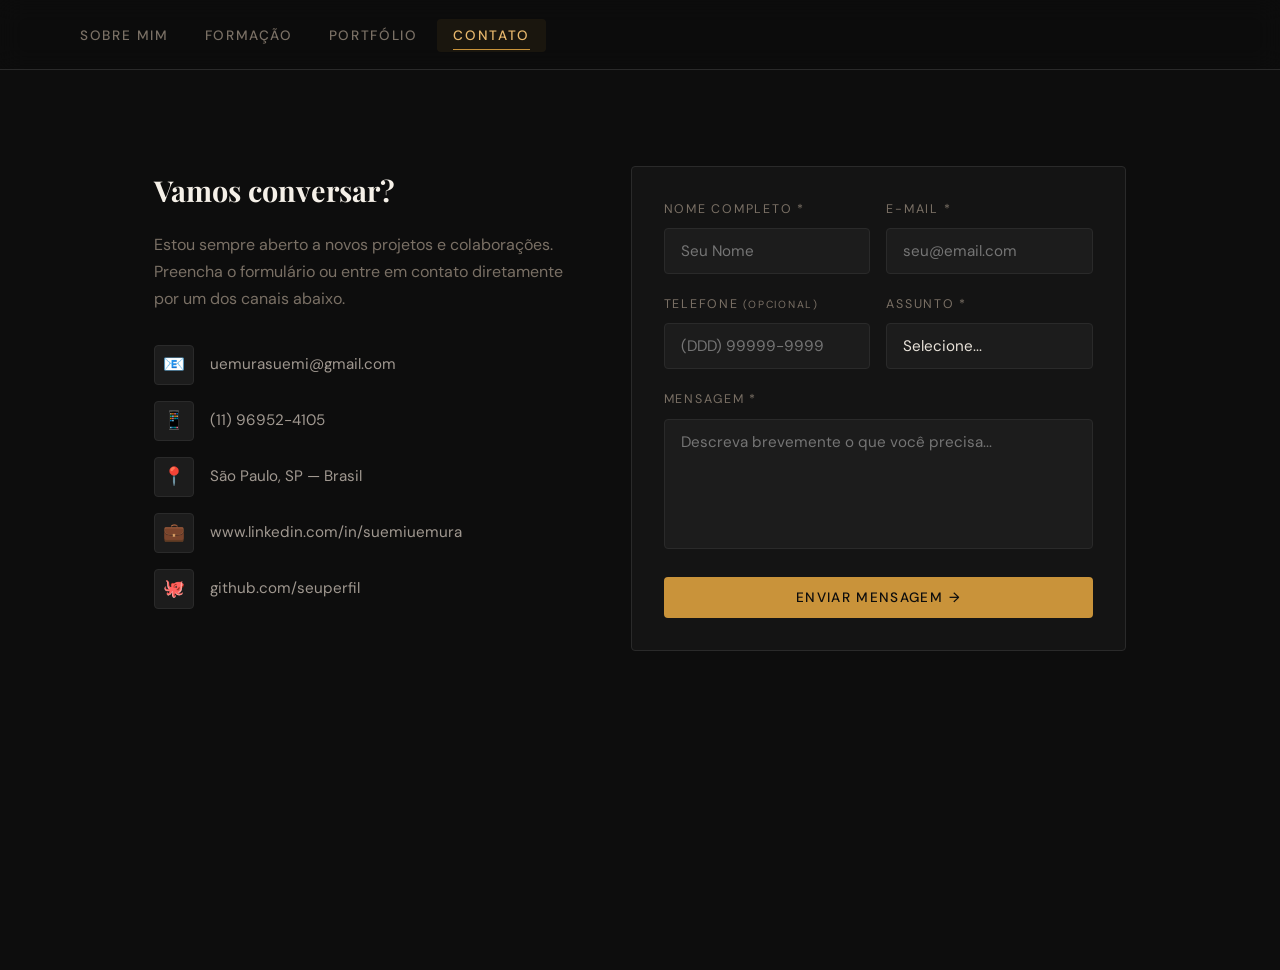
==== contato.html @ 389c333f "Upload dos arquivos Trabalho de desenvolvimento web" ====
<!DOCTYPE html>
<html lang="pt-BR">
<head>
  <meta charset="UTF-8" />
  <meta name="viewport" content="width=device-width, initial-scale=1.0" />
  <title>Contato — Portfólio</title>
  <link rel="stylesheet" href="style.css" />
</head>
<body>

  <!-- ─── MENU ─────────────────────────────────── -->
  <nav class="navbar">
    <a href="sobre.html"

    <button class="nav-toggle" aria-label="Menu" aria-expanded="false">
      <span></span><span></span><span></span>
    </button>

    <ul class="nav-links">
      <li><a href="sobre.html">Sobre mim</a></li>
      <li><a href="formacao.html">Formação</a></li>
      <li><a href="portfolio.html">Portfólio</a></li>
      <li><a href="contato.html">Contato</a></li>
    </ul>
  </nav>

  <!-- ─── CONTEÚDO ───────────────────────────────── -->
  <main class="fade-in">

      <div class="contact-layout">

      <!-- Informações de contato -->
      <div class="contact-info">
        <h2>Vamos conversar?</h2>
        <p>
          Estou sempre aberto a novos projetos e colaborações.
          Preencha o formulário ou entre em contato diretamente por
          um dos canais abaixo.
        </p>

        <ul class="contact-list">
          <li>
            <span class="icon">📧</span>
            <a href="mailto:seuemail@email.com"> uemurasuemi@gmail.com</a>
          </li>
          <li>
            <span class="icon">📱</span>
            <a href="tel:+5511999999999">(11) 96952-4105</a>
          </li>
          <li>
            <span class="icon">📍</span>
            <span>São Paulo, SP — Brasil</span>
          </li>
          <li>
            <span class="icon">💼</span>
            <a href="https://linkedin.com" target="_blank">www.linkedin.com/in/suemiuemura</a>
          </li>
          <li>
            <span class="icon">🐙</span>
            <a href="https://github.com" target="_blank">github.com/seuperfil</a>
          </li>
        </ul>
      </div>

      <!-- FORMULÁRIO -->
      <div class="contact-form">

        <!-- CAMPOS -->
        <div class="form-fields">
          <form id="form-contato" novalidate>

            <div class="form-row">
              <div class="form-group">
                <label for="nome">Nome completo *</label>
                <input type="text" id="nome" name="nome"
                       placeholder="Seu Nome" autocomplete="name" />
                <span class="error-msg">Campo obrigatório.</span>
              </div>

              <div class="form-group">
                <label for="email">E-mail *</label>
                <input type="email" id="email" name="email"
                       placeholder="seu@email.com" autocomplete="email" />
                <span class="error-msg">E-mail inválido.</span>
              </div>
            </div>

            <div class="form-row">
              <div class="form-group">
                <label for="telefone">Telefone <small>(opcional)</small></label>
                <input type="tel" id="telefone" name="telefone"
                       placeholder="(DDD) 99999-9999" autocomplete="tel" maxlength="15" />
                <span class="error-msg">Telefone inválido.</span>
              </div>

              <div class="form-group">
                <label for="assunto">Assunto *</label>
                <select id="assunto" name="assunto">
                  <option value="">Selecione...</option>
                  <option value="freela">Projeto Freelance</option>
                  <option value="emprego">Oportunidade de Emprego</option>
                  <option value="parceria">Parceria</option>
                  <option value="outro">Outro</option>
                </select>
                <span class="error-msg">Selecione um assunto.</span>
              </div>
            </div>

            <div class="form-group">
              <label for="mensagem">Mensagem *</label>
              <textarea id="mensagem" name="mensagem"
                        placeholder="Descreva brevemente o que você precisa..."></textarea>
              <span class="error-msg">Mensagem muito curta.</span>
            </div>

            <button type="submit" class="btn btn-primary" style="width:100%;justify-content:center;">
              Enviar mensagem →
            </button>

          </form>
        </div>

        <!-- MENSAGEM DE SUCESSO -->
        <div class="form-success">
          <div class="check">✅</div>
          <h3>Mensagem enviada!</h3>
          <p>Obrigado pelo contato. Responderei em breve.</p>
        </div>

      </div>
    </div>

  </main>


  <script src="script.js"></script>
</body>
</html>
---- style.css ----
/* ============================================================
   PORTFÓLIO PESSOAL — style.css
   Tema: Editorial escuro com acentos âmbar/dourado
   ============================================================ */

@import url('https://fonts.googleapis.com/css2?family=Playfair+Display:wght@400;700;900&family=DM+Sans:wght@300;400;500&display=swap');

/* ---------- RESET & VARIÁVEIS ---------- */
*, *::before, *::after { box-sizing: border-box; margin: 0; padding: 0; }

:root {
  --bg:        #0d0d0d;
  --surface:   #141414;
  --surface2:  #1c1c1c;
  --border:    #2a2a2a;
  --accent:    #c9933a;
  --accent2:   #e8b86d;
  --text:      #e8e2d9;
  --muted:     #7a7065;
  --white:     #f5f0e8;

  --font-display: 'Playfair Display', Georgia, serif;
  --font-body:    'DM Sans', sans-serif;

  --nav-h: 70px;
  --radius: 4px;
  --transition: 0.3s cubic-bezier(0.4, 0, 0.2, 1);
}

html { scroll-behavior: smooth; }

body {
  background: var(--bg);
  color: var(--text);
  font-family: var(--font-body);
  font-size: 16px;
  line-height: 1.7;
  min-height: 100vh;
  overflow-x: hidden;
}

/* ---------- SCROLLBAR ---------- */
::-webkit-scrollbar { width: 6px; }
::-webkit-scrollbar-track { background: var(--bg); }
::-webkit-scrollbar-thumb { background: var(--accent); border-radius: 3px; }

/* ---------- NAVBAR ---------- */
.navbar {
  position: fixed;
  top: 0; left: 0; right: 0;
  height: var(--nav-h);
  background: rgba(13,13,13,0.92);
  backdrop-filter: blur(12px);
  -webkit-backdrop-filter: blur(12px);
  border-bottom: 1px solid var(--border);
  z-index: 1000;
  display: flex;
  align-items: center;
  justify-content: space-between;
  padding: 0 clamp(1.5rem, 5vw, 4rem);
  transition: box-shadow var(--transition);
}

.navbar.scrolled {
  box-shadow: 0 4px 30px rgba(0,0,0,0.5);
}

.nav-logo {
  font-family: var(--font-display);
  font-size: 1.4rem;
  font-weight: 700;
  color: var(--white);
  text-decoration: none;
  letter-spacing: 0.02em;
}

.nav-logo span { color: var(--accent); }

.nav-links {
  display: flex;
  list-style: none;
  gap: 0.25rem;
}

.nav-links a {
  text-decoration: none;
  color: var(--muted);
  font-size: 0.85rem;
  font-weight: 500;
  letter-spacing: 0.12em;
  text-transform: uppercase;
  padding: 0.5rem 1rem;
  border-radius: var(--radius);
  transition: color var(--transition), background var(--transition);
  position: relative;
}

.nav-links a::after {
  content: '';
  position: absolute;
  bottom: 2px; left: 50%; right: 50%;
  height: 1px;
  background: var(--accent);
  transition: left var(--transition), right var(--transition);
}

.nav-links a:hover { color: var(--white); }
.nav-links a:hover::after { left: 1rem; right: 1rem; }

.nav-links a.active {
  color: var(--accent2);
  background: rgba(201,147,58,0.08);
}

.nav-links a.active::after { left: 1rem; right: 1rem; }

/* Hamburguer */
.nav-toggle {
  display: none;
  flex-direction: column;
  gap: 5px;
  cursor: pointer;
  padding: 6px;
  background: none;
  border: none;
}

.nav-toggle span {
  display: block;
  width: 24px;
  height: 2px;
  background: var(--text);
  border-radius: 2px;
  transition: var(--transition);
}

.nav-toggle.open span:nth-child(1) { transform: translateY(7px) rotate(45deg); }
.nav-toggle.open span:nth-child(2) { opacity: 0; transform: scaleX(0); }
.nav-toggle.open span:nth-child(3) { transform: translateY(-7px) rotate(-45deg); }

/* ---------- LAYOUT PRINCIPAL ---------- */
main {
  margin-top: var(--nav-h);
  min-height: calc(100vh - var(--nav-h));
  padding: clamp(3rem, 8vw, 6rem) clamp(1.5rem, 5vw, 4rem);
  max-width: 1100px;
  margin-left: auto;
  margin-right: auto;
}

/* ---------- PÁGINA: SOBRE ---------- */
.sobre-hero {
  display: grid;
  grid-template-columns: 1fr 1fr;
  gap: 4rem;
  align-items: center;
  min-height: 70vh;
  margin-top: 2rem;
}

.sobre-text h1 {
  font-family: var(--font-display);
  font-size: clamp(2.8rem, 6vw, 5rem);
  font-weight: 900;
  line-height: 1.05;
  color: var(--white);
  margin-bottom: 1.25rem;
}

.sobre-text h1 em {
  font-style: normal;
  color: var(--accent);
  display: block;
}

.sobre-text .subtitle {
  font-size: 1rem;
  color: var(--muted);
  letter-spacing: 0.18em;
  text-transform: uppercase;
  margin-bottom: 1.5rem;
}

.sobre-text p {
  color: #b0a99e;
  margin-bottom: 1rem;
  font-size: 1.05rem;
}

.btn-group { display: flex; gap: 1rem; margin-top: 2rem; flex-wrap: wrap; }

.btn {
  display: inline-flex;
  align-items: center;
  gap: 0.5rem;
  padding: 0.75rem 1.75rem;
  border-radius: var(--radius);
  font-family: var(--font-body);
  font-size: 0.85rem;
  font-weight: 500;
  letter-spacing: 0.1em;
  text-transform: uppercase;
  text-decoration: none;
  cursor: pointer;
  transition: var(--transition);
  border: none;
}

.btn-primary {
  background: var(--accent);
  color: #0d0d0d;
}

.btn-primary:hover {
  background: var(--accent2);
  transform: translateY(-2px);
  box-shadow: 0 8px 24px rgba(201,147,58,0.3);
}

.btn-outline {
  background: transparent;
  color: var(--text);
  border: 1px solid var(--border);
}

.btn-outline:hover {
  border-color: var(--accent);
  color: var(--accent2);
  transform: translateY(-2px);
}

.sobre-avatar {
  display: flex;
  justify-content: center;
  align-items: center;
}

.avatar-frame {
  position: relative;
  width: 320px;
  height: 480px;
  overflow: hidden;
  border-radius: var(--radius);
}

.avatar-img {
  width: 100%;
  height: 100%;
  object-fit: cover;
  display: block;
}
.avatar-frame::before {
  content: '';
  position: absolute;
  inset: -12px;
  border: 1px solid var(--accent);
  border-radius: var(--radius);
  opacity: 0.4;
  transform: rotate(3deg);
}

.avatar-frame::after {
  content: '';
  position: absolute;
  inset: -24px;
  border: 1px solid var(--border);
  border-radius: var(--radius);
  transform: rotate(-2deg);
}

.avatar-placeholder {
  width: 100%;
  height: 100%;
  background: var(--surface2);
  border-radius: var(--radius);
  display: flex;
  flex-direction: column;
  align-items: center;
  justify-content: center;
  gap: 1rem;
  color: var(--muted);
  font-size: 0.8rem;
  letter-spacing: 0.1em;
  border: 1px solid var(--border);
  overflow: hidden;
  position: relative;
  z-index: 1;
}

.avatar-icon {
  font-size: 5rem;
  opacity: 0.4;
}

.skills-strip {
  display: flex;
  gap: 0.5rem;
  flex-wrap: wrap;
  margin-top: 2.5rem;
}

.skill-tag {
  padding: 0.35rem 0.85rem;
  background: var(--surface2);
  border: 1px solid var(--border);
  border-radius: 999px;
  font-size: 0.75rem;
  color: var(--muted);
  letter-spacing: 0.08em;
  transition: var(--transition);
}

.skill-tag:hover {
  border-color: var(--accent);
  color: var(--accent2);
}

/* ---------- PÁGINA: FORMAÇÃO ---------- */
.page-header {
  margin-bottom: 3.5rem;
}

.page-header .label {
  font-size: 0.75rem;
  letter-spacing: 0.22em;
  text-transform: uppercase;
  color: var(--accent);
  margin-bottom: 0.75rem;
  display: block;
}

.page-header h1 {
  font-family: var(--font-display);
  font-size: clamp(2rem, 4vw, 3.5rem);
  font-weight: 900;
  color: var(--white);
  line-height: 1.1;
}

.page-header p {
  color: var(--muted);
  margin-top: 0.75rem;
  font-size: 1.05rem;
}

.timeline {
  position: relative;
  padding-left: 2rem;
}

.timeline::before {
  content: '';
  position: absolute;
  left: 0;
  top: 0; bottom: 0;
  width: 1px;
  background: linear-gradient(to bottom, var(--accent), transparent);
}

.timeline-item {
  position: relative;
  padding: 0 0 3rem 2rem;
  opacity: 0;
  transform: translateX(-20px);
  animation: slideIn 0.5s forwards;
}

.timeline-item:nth-child(1) { animation-delay: 0.1s; }
.timeline-item:nth-child(2) { animation-delay: 0.2s; }
.timeline-item:nth-child(3) { animation-delay: 0.3s; }
.timeline-item:nth-child(4) { animation-delay: 0.4s; }
.timeline-item:nth-child(5) { animation-delay: 0.5s; }

@keyframes slideIn {
  to { opacity: 1; transform: translateX(0); }
}

.timeline-dot {
  position: absolute;
  left: -2.4rem;
  top: 0.3rem;
  width: 12px;
  height: 12px;
  background: var(--accent);
  border-radius: 50%;
  box-shadow: 0 0 0 4px rgba(201,147,58,0.15);
}

.timeline-date {
  font-size: 0.75rem;
  color: var(--accent);
  letter-spacing: 0.14em;
  text-transform: uppercase;
  margin-bottom: 0.4rem;
}

.timeline-card {
  background: var(--surface);
  border: 1px solid var(--border);
  border-radius: var(--radius);
  padding: 1.25rem 1.5rem;
  transition: border-color var(--transition);
}

.timeline-card:hover { border-color: var(--accent); }

.timeline-card h3 {
  font-family: var(--font-display);
  font-size: 1.15rem;
  color: var(--white);
  margin-bottom: 0.25rem;
}

.timeline-card .institution {
  font-size: 0.85rem;
  color: var(--muted);
  margin-bottom: 0.75rem;
}

.timeline-card p { font-size: 0.95rem; color: #a09890; }

.cert-grid {
  display: grid;
  grid-template-columns: repeat(auto-fill, minmax(260px, 1fr));
  gap: 1rem;
  margin-top: 3rem;
}

.cert-card {
  background: var(--surface);
  border: 1px solid var(--border);
  border-radius: var(--radius);
  padding: 1.25rem;
  display: flex;
  align-items: flex-start;
  gap: 1rem;
  transition: border-color var(--transition), transform var(--transition);
  opacity: 0;
  animation: fadeUp 0.5s forwards;
}

.cert-card:nth-child(1) { animation-delay: 0.15s; }
.cert-card:nth-child(2) { animation-delay: 0.25s; }
.cert-card:nth-child(3) { animation-delay: 0.35s; }
.cert-card:nth-child(4) { animation-delay: 0.45s; }

@keyframes fadeUp {
  from { opacity: 0; transform: translateY(16px); }
  to   { opacity: 1; transform: translateY(0); }
}

.cert-card:hover { border-color: var(--accent); transform: translateY(-3px); }

.cert-icon {
  font-size: 1.6rem;
  flex-shrink: 0;
  margin-top: 0.1rem;
}

.cert-card h4 { font-size: 0.95rem; color: var(--white); margin-bottom: 0.2rem; }
.cert-card span { font-size: 0.8rem; color: var(--muted); }

.section-divider {
  margin: 3rem 0 2rem;
  display: flex;
  align-items: center;
  gap: 1rem;
}

.section-divider span {
  font-size: 0.75rem;
  letter-spacing: 0.2em;
  text-transform: uppercase;
  color: var(--accent);
  white-space: nowrap;
}

.section-divider::before,
.section-divider::after {
  content: '';
  flex: 1;
  height: 1px;
  background: var(--border);
}

/* ---------- PÁGINA: PORTFÓLIO ---------- */
.filter-bar {
  display: flex;
  gap: 0.5rem;
  flex-wrap: wrap;
  margin-bottom: 2.5rem;
}

.filter-btn {
  padding: 0.45rem 1.1rem;
  border: 1px solid var(--border);
  background: transparent;
  color: var(--muted);
  border-radius: 999px;
  font-family: var(--font-body);
  font-size: 0.8rem;
  letter-spacing: 0.1em;
  text-transform: uppercase;
  cursor: pointer;
  transition: var(--transition);
}

.filter-btn:hover { border-color: var(--accent); color: var(--accent2); }
.filter-btn.active { background: var(--accent); color: #0d0d0d; border-color: var(--accent); }

.projects-grid {
  display: grid;
  grid-template-columns: repeat(auto-fill, minmax(300px, 1fr));
  gap: 1.5rem;
}

.project-card {
  background: var(--surface);
  border: 1px solid var(--border);
  border-radius: var(--radius);
  overflow: hidden;
  transition: border-color var(--transition), transform var(--transition), box-shadow var(--transition);
  cursor: pointer;
  opacity: 0;
  animation: fadeUp 0.5s forwards;
}

.project-card:nth-child(1) { animation-delay: 0.05s; }
.project-card:nth-child(2) { animation-delay: 0.12s; }
.project-card:nth-child(3) { animation-delay: 0.19s; }
.project-card:nth-child(4) { animation-delay: 0.26s; }
.project-card:nth-child(5) { animation-delay: 0.33s; }
.project-card:nth-child(6) { animation-delay: 0.40s; }

.project-card.hidden { display: none; }

.project-card:hover {
  border-color: var(--accent);
  transform: translateY(-5px);
  box-shadow: 0 16px 40px rgba(0,0,0,0.5);
}

.project-thumb {
  width: 100%;
  height: 180px;
  background: var(--surface2);
  display: flex;
  align-items: center;
  justify-content: center;
  font-size: 3rem;
  position: relative;
  overflow: hidden;
}

.project-thumb::after {
  content: '';
  position: absolute;
  inset: 0;
  background: linear-gradient(to bottom, transparent 40%, var(--surface));
}

.project-body { padding: 1.25rem; }

.project-tags {
  display: flex;
  gap: 0.4rem;
  flex-wrap: wrap;
  margin-bottom: 0.75rem;
}

.project-tag {
  padding: 0.2rem 0.6rem;
  background: rgba(201,147,58,0.1);
  border: 1px solid rgba(201,147,58,0.25);
  border-radius: 3px;
  font-size: 0.7rem;
  color: var(--accent2);
  letter-spacing: 0.08em;
  text-transform: uppercase;
}

.project-body h3 {
  font-family: var(--font-display);
  font-size: 1.1rem;
  color: var(--white);
  margin-bottom: 0.5rem;
}

.project-body p { font-size: 0.9rem; color: #a09890; line-height: 1.55; }

.project-links {
  display: flex;
  gap: 0.75rem;
  margin-top: 1.25rem;
}

.project-links a {
  font-size: 0.78rem;
  color: var(--muted);
  text-decoration: none;
  letter-spacing: 0.1em;
  text-transform: uppercase;
  transition: color var(--transition);
  display: flex;
  align-items: center;
  gap: 0.35rem;
}

.project-links a:hover { color: var(--accent2); }

/* ---------- PÁGINA: CONTATO ---------- */
.contact-layout {
  display: grid;
  grid-template-columns: 1fr 1.2fr;
  gap: 4rem;
  align-items: start;
}

.contact-info h2 {
  font-family: var(--font-display);
  font-size: 1.8rem;
  color: var(--white);
  margin-bottom: 1rem;
}

.contact-info p { color: var(--muted); margin-bottom: 2rem; }

.contact-list {
  list-style: none;
  display: flex;
  flex-direction: column;
  gap: 1rem;
}

.contact-list li {
  display: flex;
  align-items: center;
  gap: 1rem;
  color: #a09890;
  font-size: 0.95rem;
}

.contact-list .icon {
  width: 40px;
  height: 40px;
  background: var(--surface2);
  border: 1px solid var(--border);
  border-radius: var(--radius);
  display: flex;
  align-items: center;
  justify-content: center;
  font-size: 1.1rem;
  flex-shrink: 0;
}

.contact-list a {
  color: #a09890;
  text-decoration: none;
  transition: color var(--transition);
}

.contact-list a:hover { color: var(--accent2); }

/* Form */
.contact-form {
  background: var(--surface);
  border: 1px solid var(--border);
  border-radius: var(--radius);
  padding: 2rem;
}

.form-group {
  margin-bottom: 1.25rem;
}

.form-group label {
  display: block;
  font-size: 0.78rem;
  letter-spacing: 0.14em;
  text-transform: uppercase;
  color: var(--muted);
  margin-bottom: 0.5rem;
}

.form-group input,
.form-group textarea,
.form-group select {
  width: 100%;
  background: var(--surface2);
  border: 1px solid var(--border);
  border-radius: var(--radius);
  padding: 0.75rem 1rem;
  color: var(--text);
  font-family: var(--font-body);
  font-size: 0.95rem;
  transition: border-color var(--transition);
  resize: none;
  outline: none;
  -webkit-appearance: none;
}

.form-group select option { background: var(--surface2); }

.form-group input:focus,
.form-group textarea:focus,
.form-group select:focus {
  border-color: var(--accent);
}

.form-group input.error,
.form-group textarea.error {
  border-color: #e05a5a;
}

.error-msg {
  font-size: 0.78rem;
  color: #e05a5a;
  margin-top: 0.35rem;
  display: none;
}

.error-msg.visible { display: block; }

.form-group textarea { min-height: 130px; }

.form-row { display: grid; grid-template-columns: 1fr 1fr; gap: 1rem; }

.form-success {
  display: none;
  text-align: center;
  padding: 2rem;
}

.form-success.visible { display: block; }

.form-success .check { font-size: 3rem; margin-bottom: 1rem; }

.form-success h3 {
  font-family: var(--font-display);
  color: var(--white);
  font-size: 1.4rem;
  margin-bottom: 0.5rem;
}

.form-success p { color: var(--muted); }

/* ---------- FOOTER ---------- */
footer {
  border-top: 1px solid var(--border);
  padding: 2rem clamp(1.5rem, 5vw, 4rem);
  display: flex;
  justify-content: space-between;
  align-items: center;
  gap: 1rem;
  flex-wrap: wrap;
  background: var(--surface);
}

footer p { font-size: 0.8rem; color: var(--muted); }

footer .social-links {
  display: flex;
  gap: 1rem;
}

footer .social-links a {
  font-size: 0.8rem;
  color: var(--muted);
  text-decoration: none;
  letter-spacing: 0.1em;
  text-transform: uppercase;
  transition: color var(--transition);
}

footer .social-links a:hover { color: var(--accent2); }

/* ---------- ANIMAÇÃO ENTRADA ---------- */
.fade-in {
  opacity: 0;
  animation: fadeUp 0.6s 0.1s forwards;
}

/* ---------- RESPONSIVO ---------- */
@media (max-width: 768px) {
  .nav-links {
    display: none;
    position: fixed;
    top: var(--nav-h);
    left: 0; right: 0;
    background: rgba(13,13,13,0.97);
    flex-direction: column;
    padding: 1.5rem 2rem 2rem;
    border-bottom: 1px solid var(--border);
    gap: 0.25rem;
  }

  .nav-links.open { display: flex; }
  .nav-toggle { display: flex; }

  .sobre-hero { grid-template-columns: 1fr; gap: 2.5rem; }
  .sobre-avatar { order: -1; }
  .avatar-frame { width: 220px; height: 260px; }

  .contact-layout { grid-template-columns: 1fr; gap: 2.5rem; }
  .form-row { grid-template-columns: 1fr; }
}

@media (max-width: 480px) {
  :root { --nav-h: 60px; }
  main { padding: 2rem 1.25rem; }
}
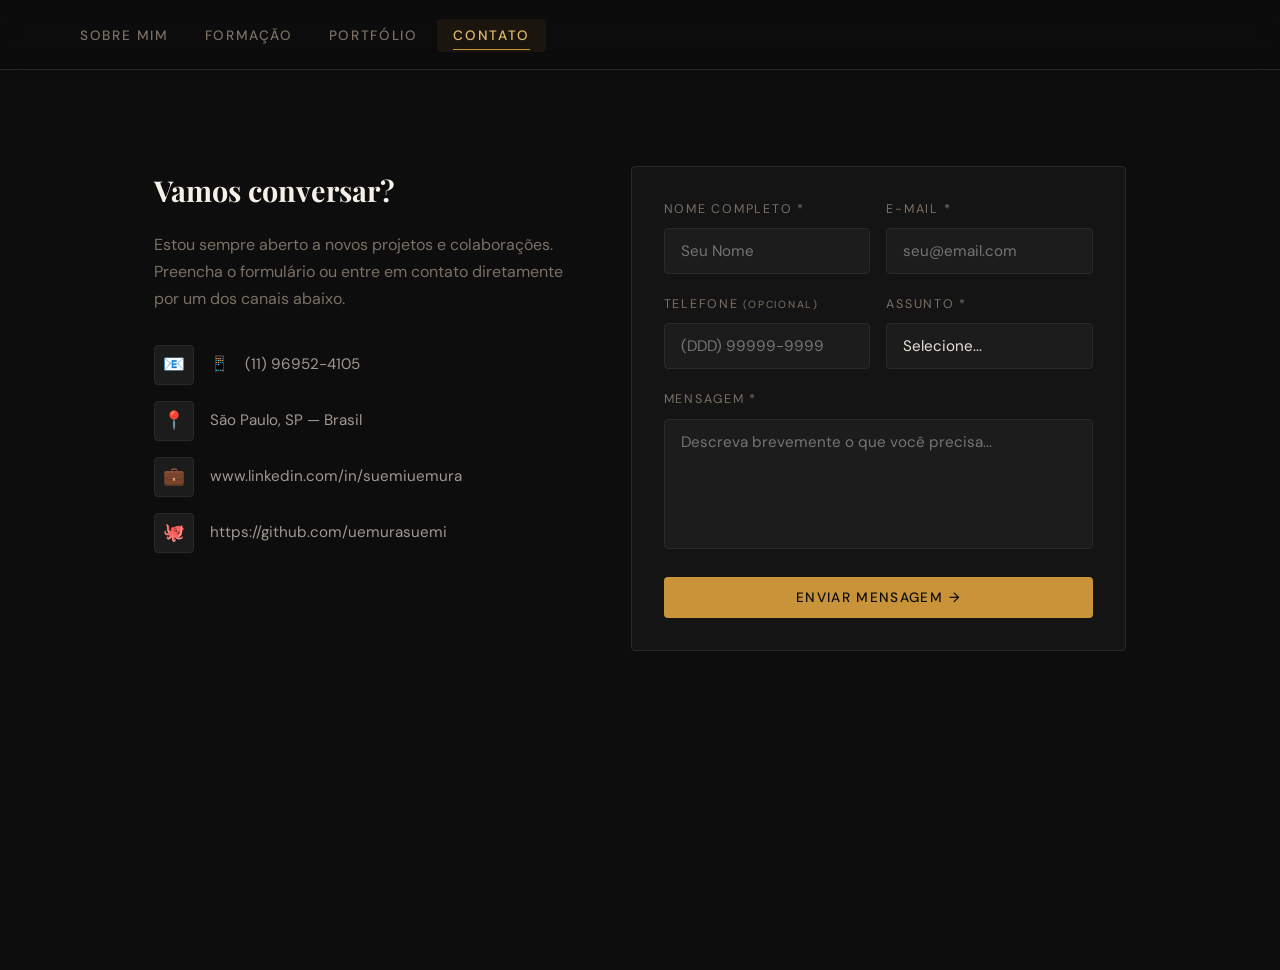
==== commit eb521717: "Add files via upload" ====
--- a/contato.html
+++ b/contato.html
@@ -41,11 +41,11 @@
         <ul class="contact-list">
           <li>
             <span class="icon">📧</span>
-            <a href="mailto:seuemail@email.com"> uemurasuemi@gmail.com</a>
+            <a href="mailto:uemurasuemi@gmail.com> uemurasuemi@gmail.com</a>
           </li>
           <li>
             <span class="icon">📱</span>
-            <a href="tel:+5511999999999">(11) 96952-4105</a>
+            <a href="tel:+5511969524105">(11) 96952-4105</a>
           </li>
           <li>
             <span class="icon">📍</span>
@@ -53,11 +53,11 @@
           </li>
           <li>
             <span class="icon">💼</span>
-            <a href="https://linkedin.com" target="_blank">www.linkedin.com/in/suemiuemura</a>
+            <a href="www.linkedin.com/in/suemiuemura" target="_blank">www.linkedin.com/in/suemiuemura</a>
           </li>
           <li>
             <span class="icon">🐙</span>
-            <a href="https://github.com" target="_blank">github.com/seuperfil</a>
+            <a href="https://github.com/uemurasuemi" target="_blank">https://github.com/uemurasuemi</a>
           </li>
         </ul>
       </div>
--- a/style.css
+++ b/style.css
@@ -238,17 +238,22 @@
 .avatar-frame {
   position: relative;
   width: 320px;
-  height: 480px;
+  height: 380px;
   overflow: hidden;
   border-radius: var(--radius);
 }
 
-.avatar-img {
+.avatar-frame img {
   width: 100%;
   height: 100%;
   object-fit: cover;
+  object-position: center top;
+  border-radius: var(--radius);
+  position: relative;
+  z-index: 1;
   display: block;
 }
+
 .avatar-frame::before {
   content: '';
   position: absolute;
@@ -782,20 +787,58 @@
 
 /* ---------- RESPONSIVO ---------- */
 @media (max-width: 768px) {
+  /* Esconde o botão hamburguer — não é mais necessário */
+  .nav-toggle { display: none; }
+
+  /* Navbar do topo: só logo */
+  .navbar {
+    justify-content: center;
+  }
+
+  /* Barra de navegação fixa no RODAPÉ */
   .nav-links {
-    display: none;
+    display: flex !important;
     position: fixed;
-    top: var(--nav-h);
-    left: 0; right: 0;
+    bottom: 0; left: 0; right: 0;
+    top: auto;
+    flex-direction: row;
+    justify-content: space-around;
+    align-items: center;
     background: rgba(13,13,13,0.97);
+    backdrop-filter: blur(12px);
+    -webkit-backdrop-filter: blur(12px);
+    border-top: 1px solid var(--border);
+    border-bottom: none;
+    padding: 0.5rem 0.5rem calc(0.5rem + env(safe-area-inset-bottom));
+    gap: 0;
+    z-index: 1000;
+  }
+
+  .nav-links li { flex: 1; }
+
+  .nav-links a {
+    display: flex;
     flex-direction: column;
-    padding: 1.5rem 2rem 2rem;
-    border-bottom: 1px solid var(--border);
-    gap: 0.25rem;
+    align-items: center;
+    justify-content: center;
+    padding: 0.5rem 0.25rem;
+    font-size: 0.7rem;
+    letter-spacing: 0.06em;
+    width: 100%;
+    text-align: center;
   }
 
-  .nav-links.open { display: flex; }
-  .nav-toggle { display: flex; }
+  /* Adiciona ícones antes de cada item via atributo data */
+  .nav-links a[href="sobre.html"]::before    { content: '👤'; font-size: 1.1rem; display: block; margin-bottom: 2px; }
+  .nav-links a[href="formacao.html"]::before { content: '🎓'; font-size: 1.1rem; display: block; margin-bottom: 2px; }
+  .nav-links a[href="portfolio.html"]::before{ content: '💼'; font-size: 1.1rem; display: block; margin-bottom: 2px; }
+  .nav-links a[href="contato.html"]::before  { content: '✉️'; font-size: 1.1rem; display: block; margin-bottom: 2px; }
+
+  .nav-links a::after { display: none; }
+
+  /* Compensa a barra de navegação no rodapé */
+  main   { margin-top: var(--nav-h); padding-bottom: 90px; }
+  footer { padding-bottom: 90px; }
 
   .sobre-hero { grid-template-columns: 1fr; gap: 2.5rem; }
   .sobre-avatar { order: -1; }
@@ -807,5 +850,5 @@
 
 @media (max-width: 480px) {
   :root { --nav-h: 60px; }
-  main { padding: 2rem 1.25rem; }
-}
+  main { padding-top: 2rem; padding-left: 1.25rem; padding-right: 1.25rem; }
+}
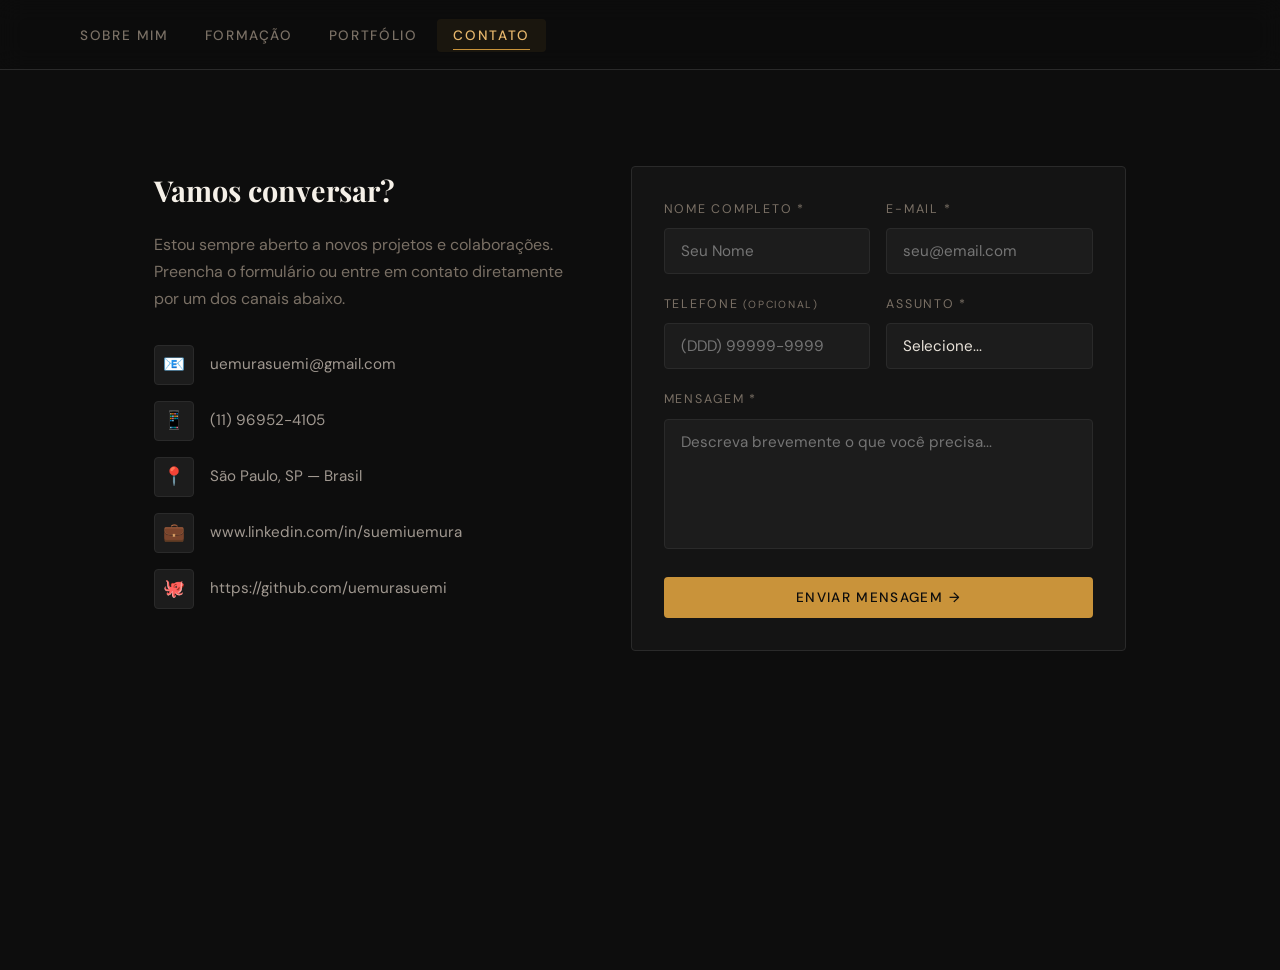
==== commit 5506f6da: "Add files via upload" ====
--- a/contato.html
+++ b/contato.html
@@ -41,7 +41,7 @@
         <ul class="contact-list">
           <li>
             <span class="icon">📧</span>
-            <a href="mailto:uemurasuemi@gmail.com> uemurasuemi@gmail.com</a>
+            <a href="mailto:uemurasuemi@gmail.com"> uemurasuemi@gmail.com</a>
           </li>
           <li>
             <span class="icon">📱</span>
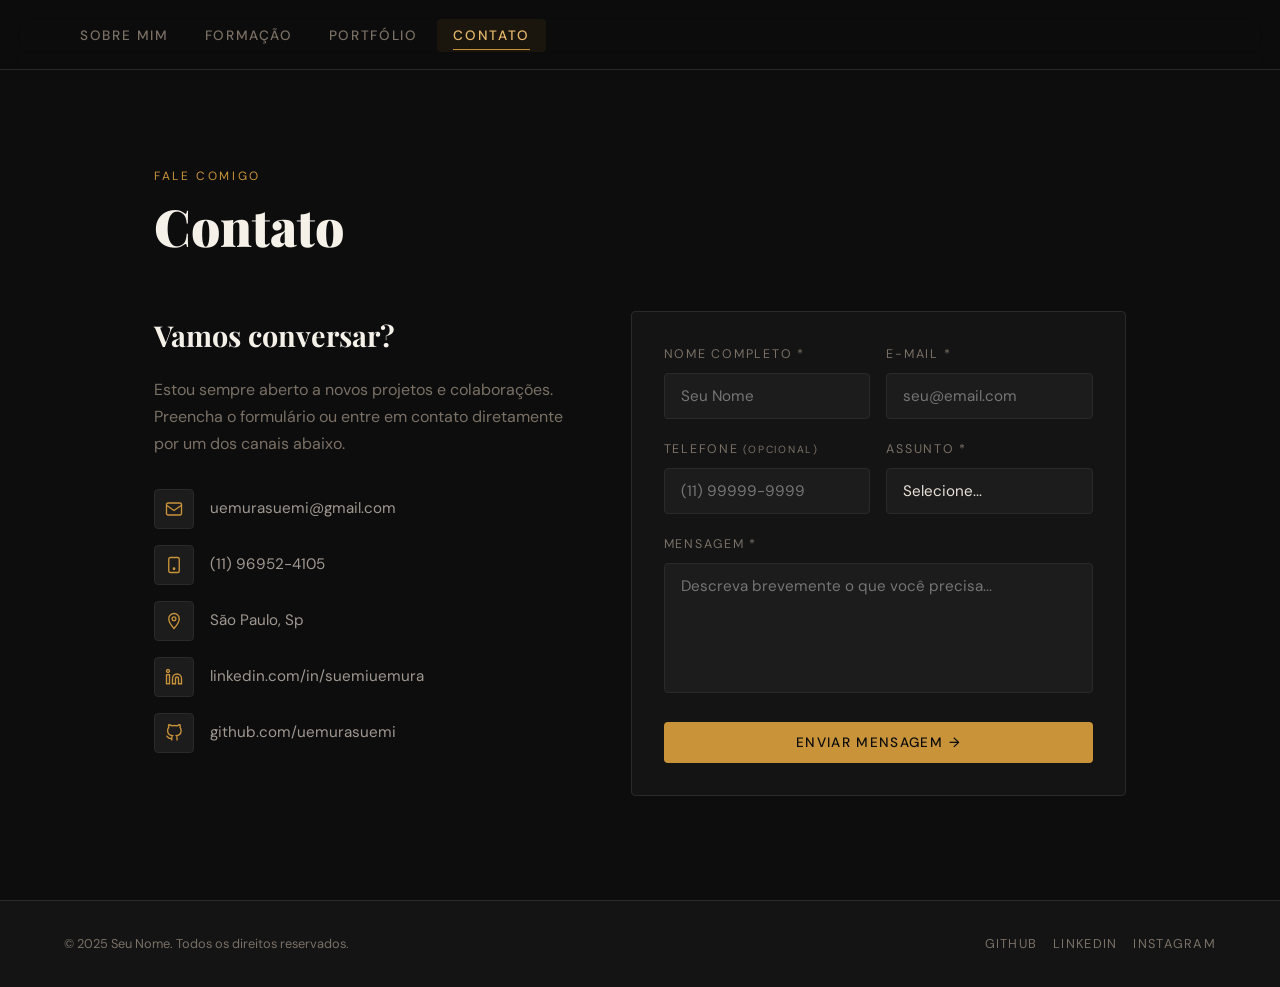
==== commit f5cc52b6: "Add files via upload" ====
--- a/contato.html
+++ b/contato.html
@@ -27,7 +27,12 @@
   <!-- ─── CONTEÚDO ───────────────────────────────── -->
   <main class="fade-in">
 
-      <div class="contact-layout">
+    <div class="page-header">
+      <span class="label">Fale comigo</span>
+      <h1>Contato</h1>
+      </div>
+
+    <div class="contact-layout">
 
       <!-- Informações de contato -->
       <div class="contact-info">
@@ -40,32 +45,42 @@
 
         <ul class="contact-list">
           <li>
-            <span class="icon">📧</span>
-            <a href="mailto:uemurasuemi@gmail.com"> uemurasuemi@gmail.com</a>
+            <span class="icon">
+              <svg xmlns="http://www.w3.org/2000/svg" width="18" height="18" fill="none" viewBox="0 0 24 24" stroke="currentColor" stroke-width="1.8"><rect x="2" y="4" width="20" height="16" rx="2"/><path d="M2 7l10 7 10-7"/></svg>
+            </span>
+            <a href="mailto:uemurasuemi@gmail.com">uemurasuemi@gmail.com</a>
           </li>
           <li>
-            <span class="icon">📱</span>
+            <span class="icon">
+              <svg xmlns="http://www.w3.org/2000/svg" width="18" height="18" fill="none" viewBox="0 0 24 24" stroke="currentColor" stroke-width="1.8"><rect x="5" y="2" width="14" height="20" rx="2"/><circle cx="12" cy="17" r="1" fill="currentColor"/></svg>
+            </span>
             <a href="tel:+5511969524105">(11) 96952-4105</a>
           </li>
           <li>
-            <span class="icon">📍</span>
-            <span>São Paulo, SP — Brasil</span>
+            <span class="icon">
+              <svg xmlns="http://www.w3.org/2000/svg" width="18" height="18" fill="none" viewBox="0 0 24 24" stroke="currentColor" stroke-width="1.8"><path d="M12 2C8.13 2 5 5.13 5 9c0 5.25 7 13 7 13s7-7.75 7-13c0-3.87-3.13-7-7-7z"/><circle cx="12" cy="9" r="2.5"/></svg>
+            </span>
+            <span>São Paulo, Sp</span>
           </li>
           <li>
-            <span class="icon">💼</span>
-            <a href="www.linkedin.com/in/suemiuemura" target="_blank">www.linkedin.com/in/suemiuemura</a>
+            <span class="icon">
+              <svg xmlns="http://www.w3.org/2000/svg" width="18" height="18" fill="none" viewBox="0 0 24 24" stroke="currentColor" stroke-width="1.8"><path d="M16 8a6 6 0 0 1 6 6v7h-4v-7a2 2 0 0 0-2-2 2 2 0 0 0-2 2v7h-4v-7a6 6 0 0 1 6-6z"/><rect x="2" y="9" width="4" height="12"/><circle cx="4" cy="4" r="2"/></svg>
+            </span>
+            <a href="https://www.linkedin.com/in/suemiuemura" target="_blank">linkedin.com/in/suemiuemura</a>
           </li>
           <li>
-            <span class="icon">🐙</span>
-            <a href="https://github.com/uemurasuemi" target="_blank">https://github.com/uemurasuemi</a>
+            <span class="icon">
+              <svg xmlns="http://www.w3.org/2000/svg" width="18" height="18" fill="none" viewBox="0 0 24 24" stroke="currentColor" stroke-width="1.8"><path d="M9 19c-5 1.5-5-2.5-7-3m14 6v-3.87a3.37 3.37 0 0 0-.94-2.61c3.14-.35 6.44-1.54 6.44-7A5.44 5.44 0 0 0 20 4.77 5.07 5.07 0 0 0 19.91 1S18.73.65 16 2.48a13.38 13.38 0 0 0-7 0C6.27.65 5.09 1 5.09 1A5.07 5.07 0 0 0 5 4.77a5.44 5.44 0 0 0-1.5 3.78c0 5.42 3.3 6.61 6.44 7A3.37 3.37 0 0 0 9 18.13V22"/></svg>
+            </span>
+            <a href="https://github.com/uemurasuemi" target="_blank">github.com/uemurasuemi</a>
           </li>
         </ul>
       </div>
 
-      <!-- FORMULÁRIO -->
+      <!-- Formulário -->
       <div class="contact-form">
 
-        <!-- CAMPOS -->
+        <!-- Campos -->
         <div class="form-fields">
           <form id="form-contato" novalidate>
 
@@ -89,7 +104,7 @@
               <div class="form-group">
                 <label for="telefone">Telefone <small>(opcional)</small></label>
                 <input type="tel" id="telefone" name="telefone"
-                       placeholder="(DDD) 99999-9999" autocomplete="tel" maxlength="15" />
+                       placeholder="(11) 99999-9999" autocomplete="tel" maxlength="15" />
                 <span class="error-msg">Telefone inválido.</span>
               </div>
 
@@ -120,7 +135,7 @@
           </form>
         </div>
 
-        <!-- MENSAGEM DE SUCESSO -->
+        <!-- Mensagem de sucesso (oculta inicialmente) -->
         <div class="form-success">
           <div class="check">✅</div>
           <h3>Mensagem enviada!</h3>
@@ -132,6 +147,15 @@
 
   </main>
 
+  <!-- ─── FOOTER ─────────────────────────────────── -->
+  <footer>
+    <p>© 2025 Seu Nome. Todos os direitos reservados.</p>
+    <div class="social-links">
+      <a href="#" target="_blank">GitHub</a>
+      <a href="#" target="_blank">LinkedIn</a>
+      <a href="#" target="_blank">Instagram</a>
+    </div>
+  </footer>
 
   <script src="script.js"></script>
 </body>
--- a/style.css
+++ b/style.css
@@ -656,6 +656,7 @@
   justify-content: center;
   font-size: 1.1rem;
   flex-shrink: 0;
+  color: var(--accent);
 }
 
 .contact-list a {
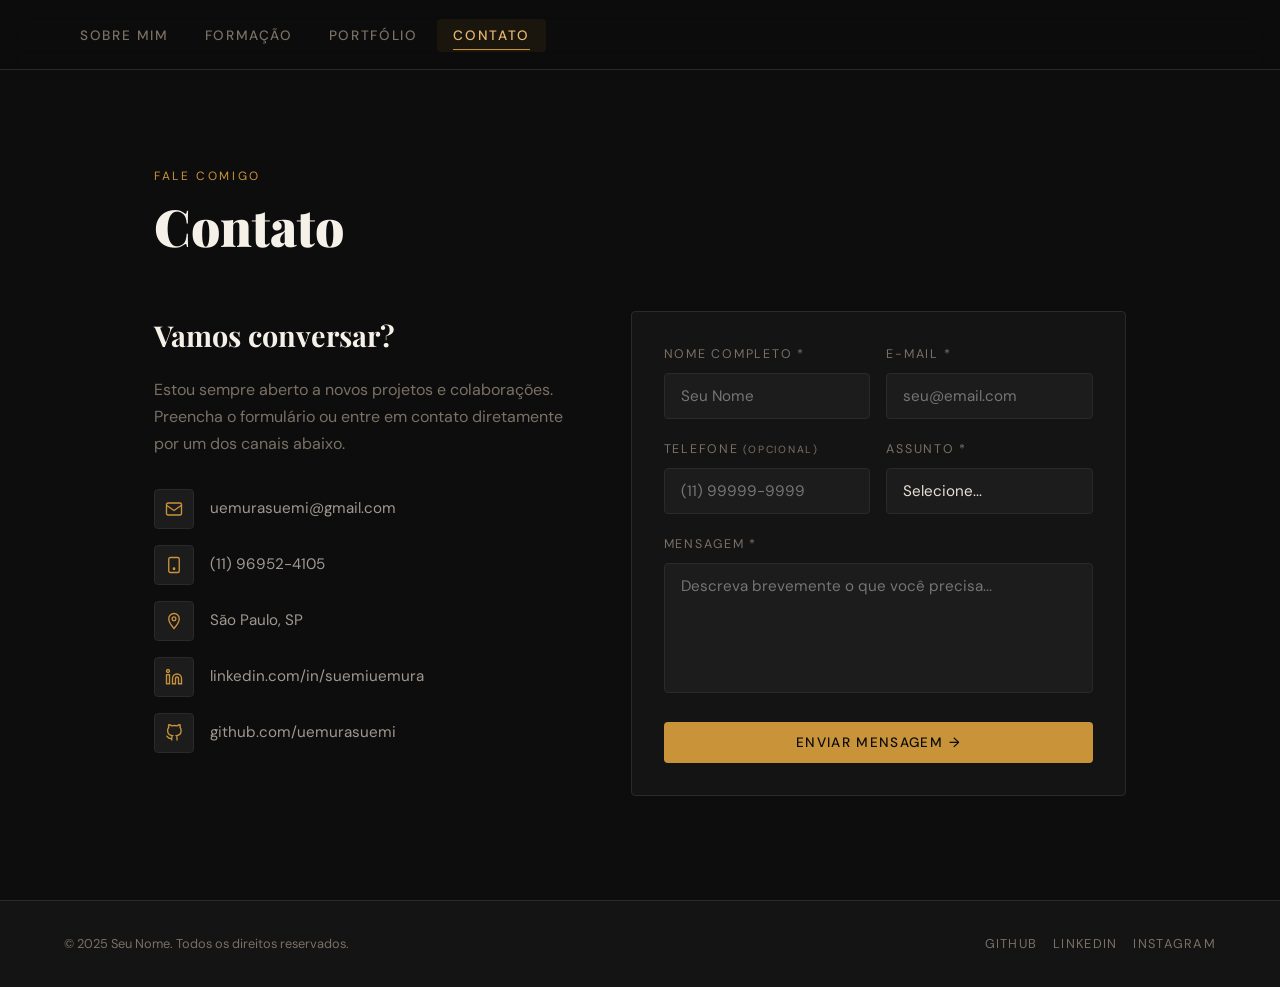
==== commit 0634b7bf: "Add files via upload" ====
--- a/contato.html
+++ b/contato.html
@@ -60,7 +60,7 @@
             <span class="icon">
               <svg xmlns="http://www.w3.org/2000/svg" width="18" height="18" fill="none" viewBox="0 0 24 24" stroke="currentColor" stroke-width="1.8"><path d="M12 2C8.13 2 5 5.13 5 9c0 5.25 7 13 7 13s7-7.75 7-13c0-3.87-3.13-7-7-7z"/><circle cx="12" cy="9" r="2.5"/></svg>
             </span>
-            <span>São Paulo, Sp</span>
+            <span>São Paulo, SP</span>
           </li>
           <li>
             <span class="icon">
--- a/style.css
+++ b/style.css
@@ -238,7 +238,7 @@
 .avatar-frame {
   position: relative;
   width: 320px;
-  height: 380px;
+  height: 430px;
   overflow: hidden;
   border-radius: var(--radius);
 }
